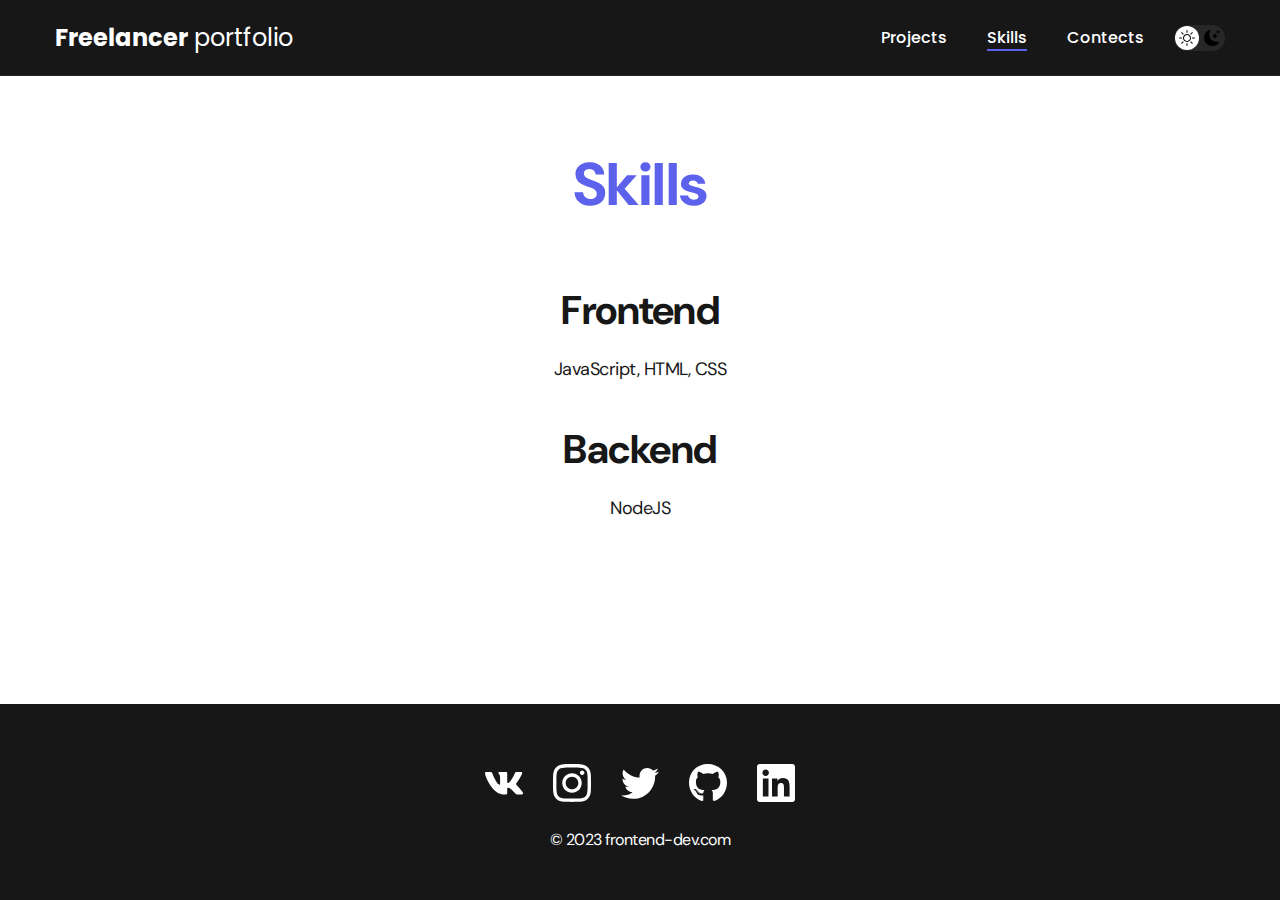
==== skills.html @ 70f00605 "First Commit !" ====
<!DOCTYPE html>
<html lang="en">
<head>
	<meta charset="UTF-8">
	<meta http-equiv="X-UA-Compatible" content="IE=edge">
	<meta name="viewport" content="width=device-width, initial-scale=1.0">
	<title>Freelancer portfolio</title>
	<link rel="stylesheet" href="css/main.css">
</head>
<body>

	<!-- nav -->
	<nav class="nav">
		<div class="container">
			<div class="nav-row">
				<a href="index.html" class="logo"><strong>Freelancer</strong> portfolio</a>

				<button class="dark-mode-btn">
					<img src="img/icons/sun.svg" alt="Ligth mode" class="dark-mode-btn__icon">
					<img src="img/icons/moon.svg" alt="Dark mode" class="dark-mode-btn__icon">
				</button>

				<ul class="nav-list">
					<li class="nav-list__item"><a href="index.html" class="nav-list__link">Projects</a></li>
					<li class="nav-list__item"><a href="skills.html" class="nav-list__link nav-list__link--active">Skills</a></li>
					<li class="nav-list__item"><a href="contacts.html" class="nav-list__link">Contects</a></li>
				</ul>
			</div>
		</div> <!-- ./container -->
	</nav> <!-- ./nav -->

	<main class="section">
		<div class="container">
				<h1 class="title-1">Skills</h1>

				<ul class="content-list">
					<li class="content-list__item">
						<h2 class="title-2">Frontend </h2>
						<p>JavaScript, HTML, CSS</p>
					</li>
					<li class="content-list__item">
						<h2 class="title-2">Backend </h2>
						<p>NodeJS</p>
					</li>
				</ul> <!-- content-list -->
				
		</div> <!-- ./container -->
	</main> <!-- ./main -->

	<footer class="footer">
		<div class="container">
			<div class="footer__wrapper">
				<ul class="social">
					<li class="social__item"><a href="#!"><img src="img/icons/vk.svg" alt="Link"></a></li>
					<li class="social__item"><a href="#!"><img src="img/icons/instagram.svg" alt="Link"></a></li>
					<li class="social__item"><a href="#!"><img src="img/icons/twitter.svg" alt="Link"></a></li>
					<li class="social__item"><a href="#!"><img src="img/icons/gitHub.svg" alt="Link"></a></li>
					<li class="social__item"><a href="#!"><img src="img/icons/linkedIn.svg" alt="Link"></a></li>
				</ul>
				<div class="copyright">
					<p>© 2023 frontend-dev.com</p>
				</div>
			</div>
		</div>
	</footer>

	<script type="module" src="js/main.js"></script>
</body>
</html>
---- css/main.css ----
@import 'reset.css';
@import url('https://fonts.googleapis.com/css2?family=DM+Sans:wght@400;500;700&family=Poppins:wght@400;500;700&display=swap');

/*  font-family: 'DM Sans', sans-serif;
    font-family: 'Poppins', sans-serif; */


/* Variables */

:root {
	--blackpure: #000;
	--black: #171718;
	--black-border: #26292D;
	--white: #fff;
	--purple: #5C62EC;

	--text-color: var(--black);
	--darck-bg: var(--black);
	--darck-border: var(--black-border);
	--header-text: var(--white);
	--accent: var(--purple);

	/* Light mode */
	--page-bg: var(--white);
	--text-color: var(--black);

	--project-card-bg: var(--white);
	--project-card-text: var(--black);

	--box-shadow: 0px 5px 35px rgba(0, 0, 0, 0.25);
}

/* Dark */

.dark {
	/* Black mode */
	--page-bg: #252526;
	--text-color: var(--white);

	--project-card-bg: var(--black);
	--project-card-text: var(--white);

	--box-shadow: 0px 5px 35px rgba(255, 255, 255, 0.15);
}

/* HTML, BODY */

html, body {
	display: flex;
	flex-direction: column;
	min-height: 100vh; 
	
	font-family: 'DM Sans', sans-serif;
	letter-spacing: -0.5px;

	/* Light mode */
	background-color: var(--page-bg);
	color: var(--text-color);
}

/* General */

.section {
	padding: 70px 0;
}

.title-1 {
	margin-bottom: 60px;

	font-size: 60px;
	font-weight: 700;
	line-height: 1.3;
	color: var(--accent);
	text-align: center;
}

.title-2 {
	margin-bottom: 20px;

	font-size: 40px;
	line-height: 1.3;
	font-weight: 700;
}

/* Container */

.container {
	margin: 0 auto;
	max-width: 1200px;
	padding: 0 15px;
}


/* Nav */

.nav {
	padding: 20px 0;

	border-bottom: 1px solid var(--darck-border);
	background-color: var(--darck-bg);
	color: var(--header-text);
	letter-spacing: normal;
}

.nav-row {
	display: flex;
	justify-content: flex-end;
	align-items: center;
	column-gap: 30px;
	row-gap: 20px;
	flex-wrap: wrap;
}

.nav-list {
	display: flex;
	align-items: center;
	column-gap: 40px;
	row-gap: 10px;
	font-style: 16px;
	font-weight: 500;
	font-family: 'Poppins', sans-serif;
}

.nav-list__link {
	color: var(--header-text);

	transition: opacity 0.2s ease-in;
}

.nav-list__link:hover {
	opacity: 0.8;
}

.nav-list__link--active {
	position: relative;
}

.nav-list__link--active::before {
	content: '';

	position: absolute;
	left: 0;
	top: 100%;

	height: 2px;
	width: 100%;
	display: block;
	background-color: var(--accent);
}

/* Dark mode btn */

.dark-mode-btn {
	order: 9;

	display: flex;
	justify-content: space-between;

	position: relative;

	width: 51px;
	height: 26px;
	padding: 5px;

	border-radius: 50px;
	background-color: #272727;
}

.dark-mode-btn::before {
	content: '';

	position: absolute;
	top: 1px;
	left: 1px;

	display: block;
	width: 24px;
	height: 24px;

	border-radius: 50%;
	background-color: var(--white);

	transition: left 0.2s ease-in;
}

.dark-mode-btn--active::before {
	left: 26px;
}

.dark-mode-btn__icon {
	position: relative;
	z-index: 9;
}

/* Logo */

.logo {
	margin-right: auto;
	color: var(--header-text);
	font-size: 24px;
	font-family: 'Poppins', sans-serif;
}

.logo strong {
	font-weight: 700;
}

/* Header */

.header {
	min-height: 695px;
	padding: 40px 0;

	display: flex;
	justify-content: center;
	align-items: center;

	background-color: var(--darck-bg);
	background-image: url('../img/header-bg.png');
	background-repeat: no-repeat;
	background-size: auto;
	background-position: center center;

	color: var(--header-text);
	text-align: center;
}

.header__wraper {
	padding: 0 15px;
	max-width: 660px;
}

.header__title {
	margin-bottom: 20px;

	font-size: 40px;
	font-weight: 700;
	line-height: 1.4;
}

.header__title strong {
	font-size: 60px;
	font-weight: 700;
}

.header__title em {
	font-style: normal;
	color: var(--accent)
}

.header__text {
	margin-bottom: 40px;

	font-size: 18px;
	line-height: 1.333;
}

.header__text p + p {
	margin-top: 0.5em;
}


/* Btn */
.btn {
	display: inline-block;
	height: 48px;
	padding: 12px 28px;

	border-radius: 5px;
	background-color: var(--accent);
	color: var(--white);
	letter-spacing: 0.15px;
	font-size: 16px;
	font-weight: 500;

	transition: opacity 0.2s ease-in;
}

.btn:hover {
	opacity: 0.8;
}

.btn:active {
	position: relative;
	top: 1px;
}

/* Btn outline */

.btn-outline {
	display: flex;
	column-gap: 10px;
	align-items: center;

	height: 48px;
	padding: 12px 20px;

	border-radius: 5px;
	border: 1px solid var(--blackpure);
	background-color: var(--white);
	color: var(--blackpure);

	transition: opacity 0.2s ease-in;
}

.btn-outline:hover {
	opacity: 0.8;
}

.btn-outline:active {
	position: relative;
	top: 1px;
}

/* Projects */

.projects {
	display: flex;
	justify-content: center;
	flex-wrap: wrap;
	column-gap: 30px;
	row-gap: 30px;
}

.project {
	max-width: 370px;
	background-color: var(--project-card-bg);
	box-shadow: var(--box-shadow);
	border-radius: 10px;
}

.project__img {
	border-radius: 10px;
}

.project__title {
	padding: 15px 20px 25px;

	font-weight: 700;
	font-size: 24px;
	line-height: 1.3;
	color: var(--project-card-text);
}

/* Project details */

.project-details {
	margin: 0 auto;
	max-width: 865px;

	display: flex;
	flex-direction: column;
	align-items: center;
	text-align: center;
}

.project-details__cover {
	max-width: 100%;
	margin-bottom: 40px;

	box-shadow: var(--box-shadow);
	border-radius: 10px;
}

.project-details__desc {
	margin-bottom: 30px;

	font-weight: 700;
	font-size: 24px;
	line-height: 1.3;
}

/* COntent list */

.content-list {
	margin: 0 auto;
	max-width: 570px;
	display: flex;
	flex-direction: column;
	align-items: center;
	row-gap: 40px;
	text-align: center;
}

.content-list__item {
	font-size: 18px;
	line-height: 1.5;
}

.content-list__item a {
	color: var(--accent);
}

.content-list__item p + p{
	margin-top: 0.5em;
}

/* Footer */

.footer {
	margin-top: auto;
	padding: 60px 0 50px;

	background-color: var(--darck-bg);
	color: var(--header-text);
}

.footer__wrapper {
	display: flex;
	flex-direction: column;
	align-items: center;
	row-gap: 27px;
}

.social {
	display: flex;
	column-gap: 30px;
	align-items: center;
}

.copyright {
	font-size: 16px;
}

.copyright p + p{
	margin-top: 0.5em;
}

/* Media */

@media (max-width: 620px) {
	/* Header */
	.header {
		min-height: unset;
	}

	.header__title {
		font-size: 30px;
	}

	.header__title strong {
		font-size: 40px;
	}

	/* Nav */

	.nav-row {
		justify-content: space-between;
	}

	/* Btn */

	.dark-mode-btn {
		order: 0;
	}

	/* General */
	.section {
		padding: 40px 0;
	}

	.title-1 {
		margin-bottom: 30px;
		font-size: 40px;
	}

	.title-2 {
		margin-bottom: 10px;

		font-size: 30px;
	}

	/* Project */

	.project__title {
		font-size: 22px;
	}

	.project-details__desc {
		margin-bottom: 20px;

		font-size: 20px;
	}

	/* Content */

	.content-list {
		row-gap: 20px;
	}
	
	.content-list__item {
		font-size: 16px;
	}

	/* Footer */
	.footer {
		padding: 40px 0 30px
	}

	.footer__wrapper {
		row-gap: 20px;
	}

	/* Social */
	.social {
		column-gap: 20px;
	}

	.social__item {
		width: 28px;
	}
}
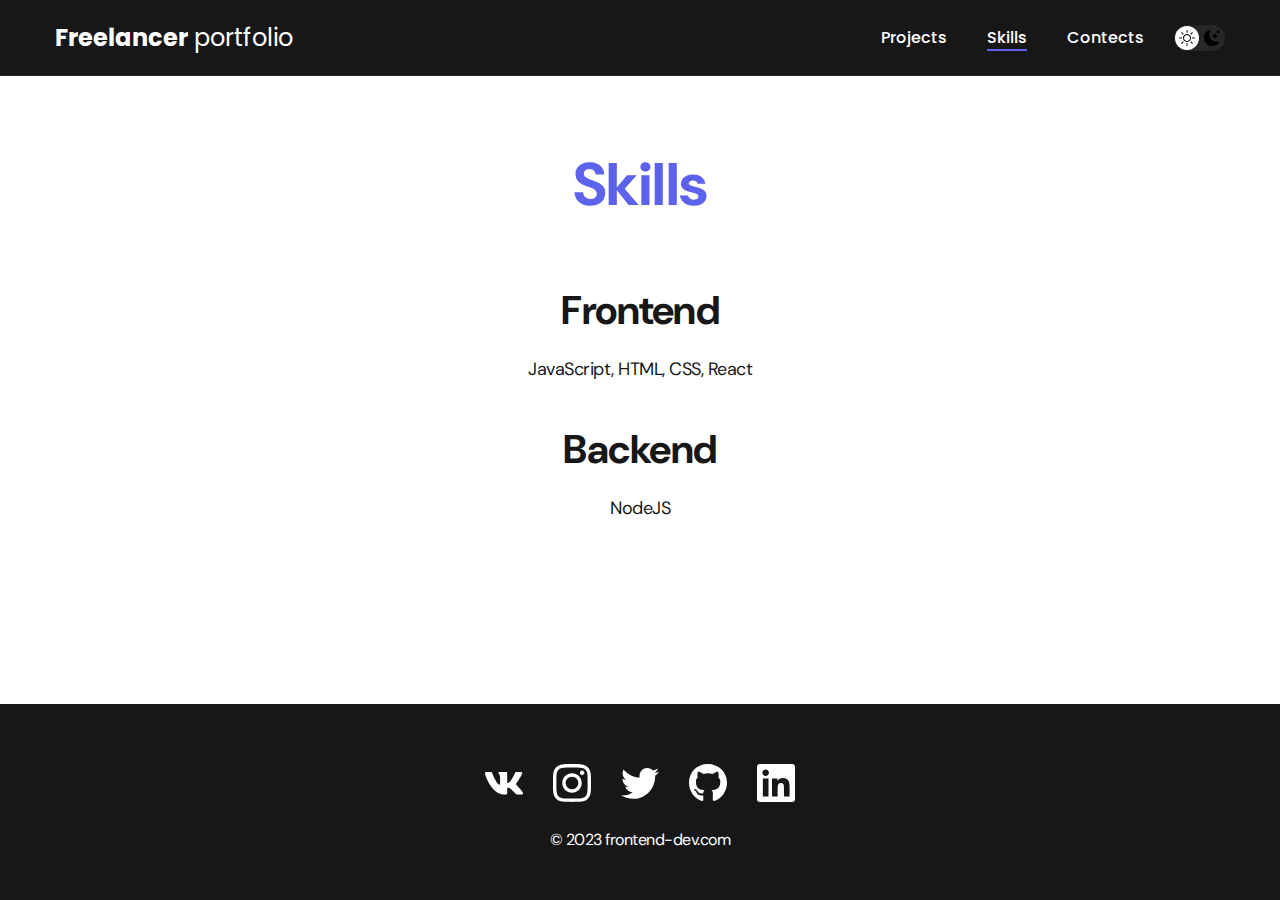
==== commit af67ba64: "Update skills.html" ====
--- a/skills.html
+++ b/skills.html
@@ -36,7 +36,7 @@
 				<ul class="content-list">
 					<li class="content-list__item">
 						<h2 class="title-2">Frontend </h2>
-						<p>JavaScript, HTML, CSS</p>
+						<p>JavaScript, HTML, CSS, React</p>
 					</li>
 					<li class="content-list__item">
 						<h2 class="title-2">Backend </h2>
@@ -66,4 +66,4 @@
 
 	<script type="module" src="js/main.js"></script>
 </body>
-</html>+</html>
